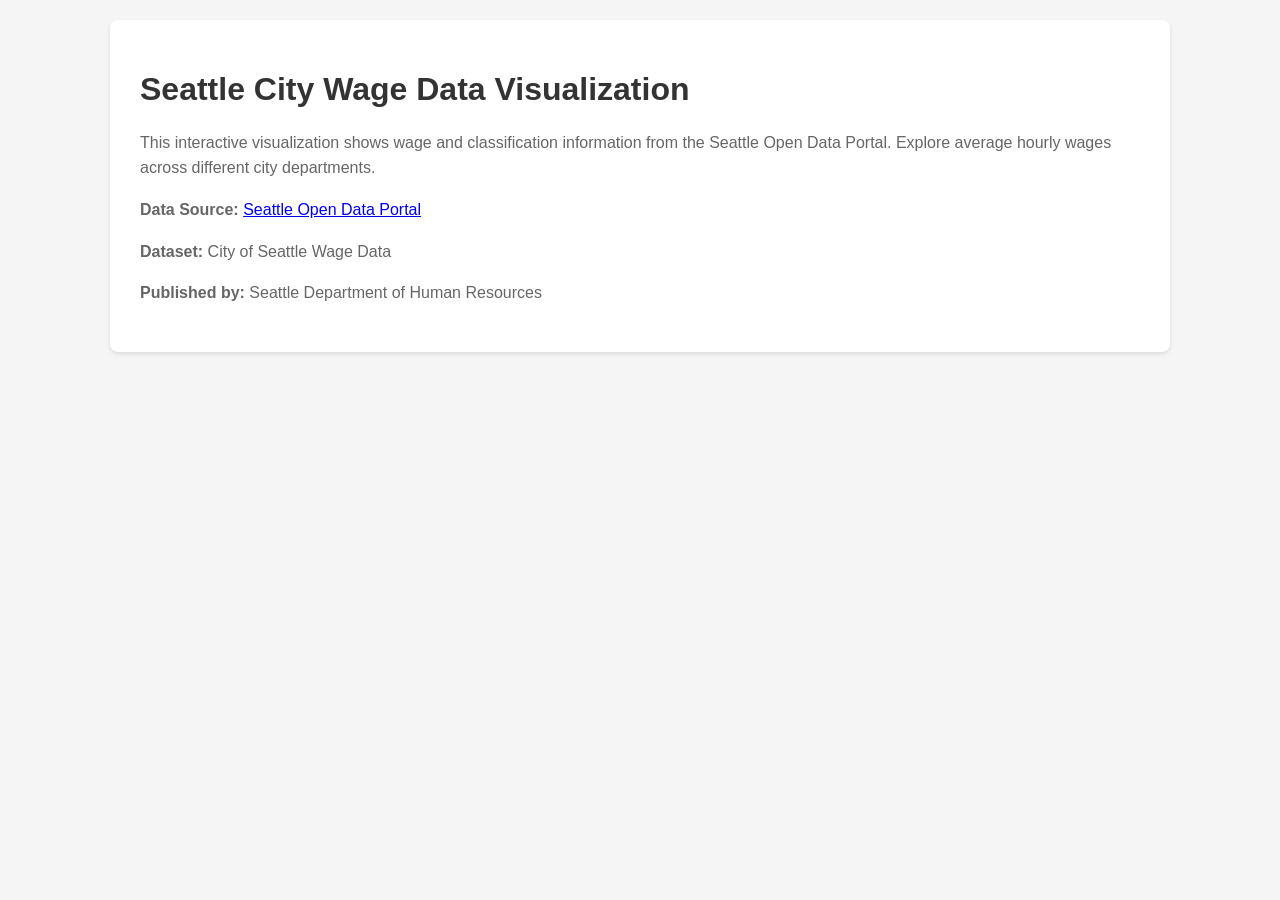
==== docs/index.html @ 06d1e860 "Add Seattle Wage Data Visualization HTML page This HTML file contains the structure and styling for " ====
<!DOCTYPE html>
<html lang="en">
<head>
    <meta charset="UTF-8">
    <meta name="viewport" content="width=device-width, initial-scale=1.0">
    <title>Seattle Wage Data Visualization</title>
    <style>
        body {
            font-family: Arial, sans-serif;
            margin: 20px;
            background-color: #f5f5f5;
        }
        .container {
            max-width: 1000px;
            margin: 0 auto;
            background-color: white;
            padding: 30px;
            border-radius: 8px;
            box-shadow: 0 2px 4px rgba(0,0,0,0.1);
        }
        h1 {
            color: #333;
        }
        p {
            color: #666;
            line-height: 1.6;
        }
    </style>
</head>
<body>
    <div class="container">
        <h1>Seattle City Wage Data Visualization</h1>
        <p>This interactive visualization shows wage and classification information from the Seattle Open Data Portal. Explore average hourly wages across different city departments.</p>
        
        <!-- Your Flourish Embed Script Here -->
        <div class="flourish-embed flourish-chart" data-src="visualisation/28639788">
            <script src="https://public.flourish.studio/resources/embed.js"></script>
            <noscript>
                <img src="https://public.flourish.studio/visualisation/28639788/thumbnail" width="100%" alt="Seattle Wage Data Visualization" />
            </noscript>
        </div>
        
        <p><strong>Data Source:</strong> <a href="https://data.seattle.gov/">Seattle Open Data Portal</a></p>
        <p><strong>Dataset:</strong> City of Seattle Wage Data</p>
        <p><strong>Published by:</strong> Seattle Department of Human Resources</p>
    </div>
</body>
</html>
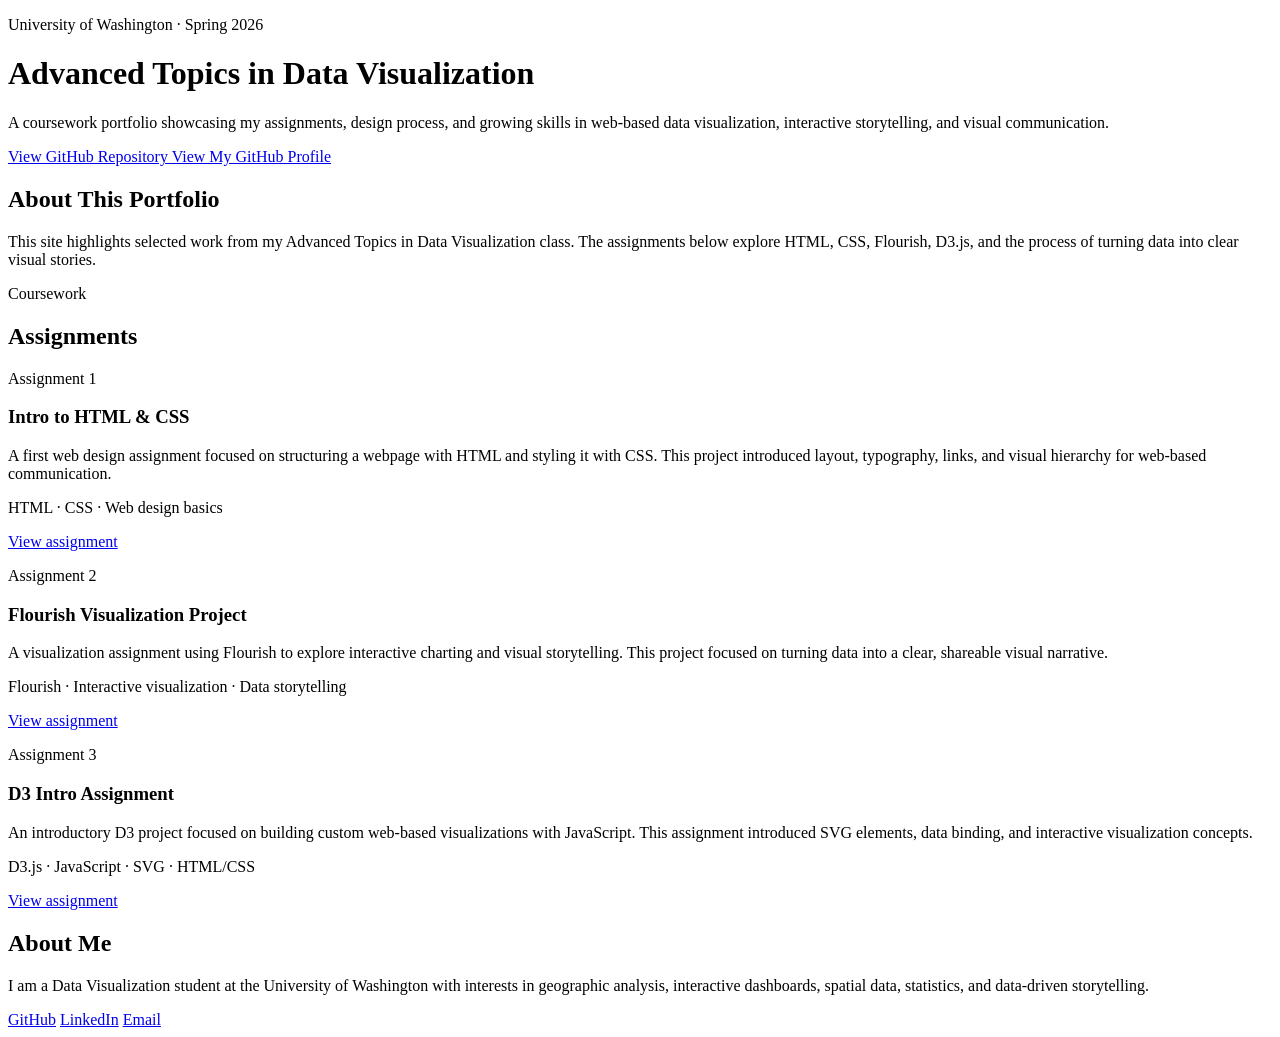
==== commit ab28fcf2: "Revise index.html for portfolio update" ====
--- a/docs/index.html
+++ b/docs/index.html
@@ -1,48 +1,107 @@
 <!DOCTYPE html>
 <html lang="en">
 <head>
-    <meta charset="UTF-8">
-    <meta name="viewport" content="width=device-width, initial-scale=1.0">
-    <title>Seattle Wage Data Visualization</title>
-    <style>
-        body {
-            font-family: Arial, sans-serif;
-            margin: 20px;
-            background-color: #f5f5f5;
-        }
-        .container {
-            max-width: 1000px;
-            margin: 0 auto;
-            background-color: white;
-            padding: 30px;
-            border-radius: 8px;
-            box-shadow: 0 2px 4px rgba(0,0,0,0.1);
-        }
-        h1 {
-            color: #333;
-        }
-        p {
-            color: #666;
-            line-height: 1.6;
-        }
-    </style>
+  <meta charset="UTF-8" />
+  <meta name="viewport" content="width=device-width, initial-scale=1.0" />
+  <title>Advanced Topics in Data Visualization | Nikolai Decneut</title>
+  <link rel="stylesheet" href="styles.css" />
 </head>
+
 <body>
-    <div class="container">
-        <h1>Seattle City Wage Data Visualization</h1>
-        <p>This interactive visualization shows wage and classification information from the Seattle Open Data Portal. Explore average hourly wages across different city departments.</p>
-        
-        <!-- Your Flourish Embed Script Here -->
-        <div class="flourish-embed flourish-chart" data-src="visualisation/28639788">
-            <script src="https://public.flourish.studio/resources/embed.js"></script>
-            <noscript>
-                <img src="https://public.flourish.studio/visualisation/28639788/thumbnail" width="100%" alt="Seattle Wage Data Visualization" />
-            </noscript>
-        </div>
-        
-        <p><strong>Data Source:</strong> <a href="https://data.seattle.gov/">Seattle Open Data Portal</a></p>
-        <p><strong>Dataset:</strong> City of Seattle Wage Data</p>
-        <p><strong>Published by:</strong> Seattle Department of Human Resources</p>
-    </div>
+  <main>
+    <header class="hero">
+      <p class="eyebrow">University of Washington · Spring 2026</p>
+      <h1>Advanced Topics in Data Visualization</h1>
+      <p class="hero-text">
+        A coursework portfolio showcasing my assignments, design process, and
+        growing skills in web-based data visualization, interactive storytelling,
+        and visual communication.
+      </p>
+
+      <div class="hero-links">
+        <a href="https://github.com/NikolaiDecneut/Adv-Topics-in-Data-Viz" target="_blank">
+          View GitHub Repository
+        </a>
+        <a href="https://github.com/NikolaiDecneut" target="_blank">
+          View My GitHub Profile
+        </a>
+      </div>
+    </header>
+
+    <section class="intro">
+      <h2>About This Portfolio</h2>
+      <p>
+        This site highlights selected work from my Advanced Topics in Data
+        Visualization class. The assignments below explore HTML, CSS, Flourish,
+        D3.js, and the process of turning data into clear visual stories.
+      </p>
+    </section>
+
+    <section class="assignments">
+      <div class="section-heading">
+        <p class="eyebrow">Coursework</p>
+        <h2>Assignments</h2>
+      </div>
+
+      <div class="grid">
+        <article class="card">
+          <p class="tag">Assignment 1</p>
+          <h3>Intro to HTML &amp; CSS</h3>
+          <p>
+            A first web design assignment focused on structuring a webpage with
+            HTML and styling it with CSS. This project introduced layout,
+            typography, links, and visual hierarchy for web-based communication.
+          </p>
+          <p class="tools">HTML · CSS · Web design basics</p>
+          <a href="https://github.com/NikolaiDecneut/Adv-Topics-in-Data-Viz/tree/main/Intro%20to%20Html%20%26%20CSS" target="_blank">
+            View assignment
+          </a>
+        </article>
+
+        <article class="card">
+          <p class="tag">Assignment 2</p>
+          <h3>Flourish Visualization Project</h3>
+          <p>
+            A visualization assignment using Flourish to explore interactive
+            charting and visual storytelling. This project focused on turning
+            data into a clear, shareable visual narrative.
+          </p>
+          <p class="tools">Flourish · Interactive visualization · Data storytelling</p>
+          <a href="https://github.com/NikolaiDecneut/Adv-Topics-in-Data-Viz/tree/main/Flourish2" target="_blank">
+            View assignment
+          </a>
+        </article>
+
+        <article class="card">
+          <p class="tag">Assignment 3</p>
+          <h3>D3 Intro Assignment</h3>
+          <p>
+            An introductory D3 project focused on building custom web-based
+            visualizations with JavaScript. This assignment introduced SVG
+            elements, data binding, and interactive visualization concepts.
+          </p>
+          <p class="tools">D3.js · JavaScript · SVG · HTML/CSS</p>
+          <a href="https://github.com/NikolaiDecneut/Adv-Topics-in-Data-Viz/tree/main/D3%20Intro%20Assignment" target="_blank">
+            View assignment
+          </a>
+        </article>
+      </div>
+    </section>
+
+    <section class="profile">
+      <h2>About Me</h2>
+      <p>
+        I am a Data Visualization student at the University of Washington with
+        interests in geographic analysis, interactive dashboards, spatial data,
+        statistics, and data-driven storytelling.
+      </p>
+
+      <div class="profile-links">
+        <a href="https://github.com/NikolaiDecneut" target="_blank">GitHub</a>
+        <a href="https://www.linkedin.com/in/nikolai-decneut-26b127390/" target="_blank">LinkedIn</a>
+        <a href="mailto:nikola1@uw.edu">Email</a>
+      </div>
+    </section>
+  </main>
 </body>
 </html>
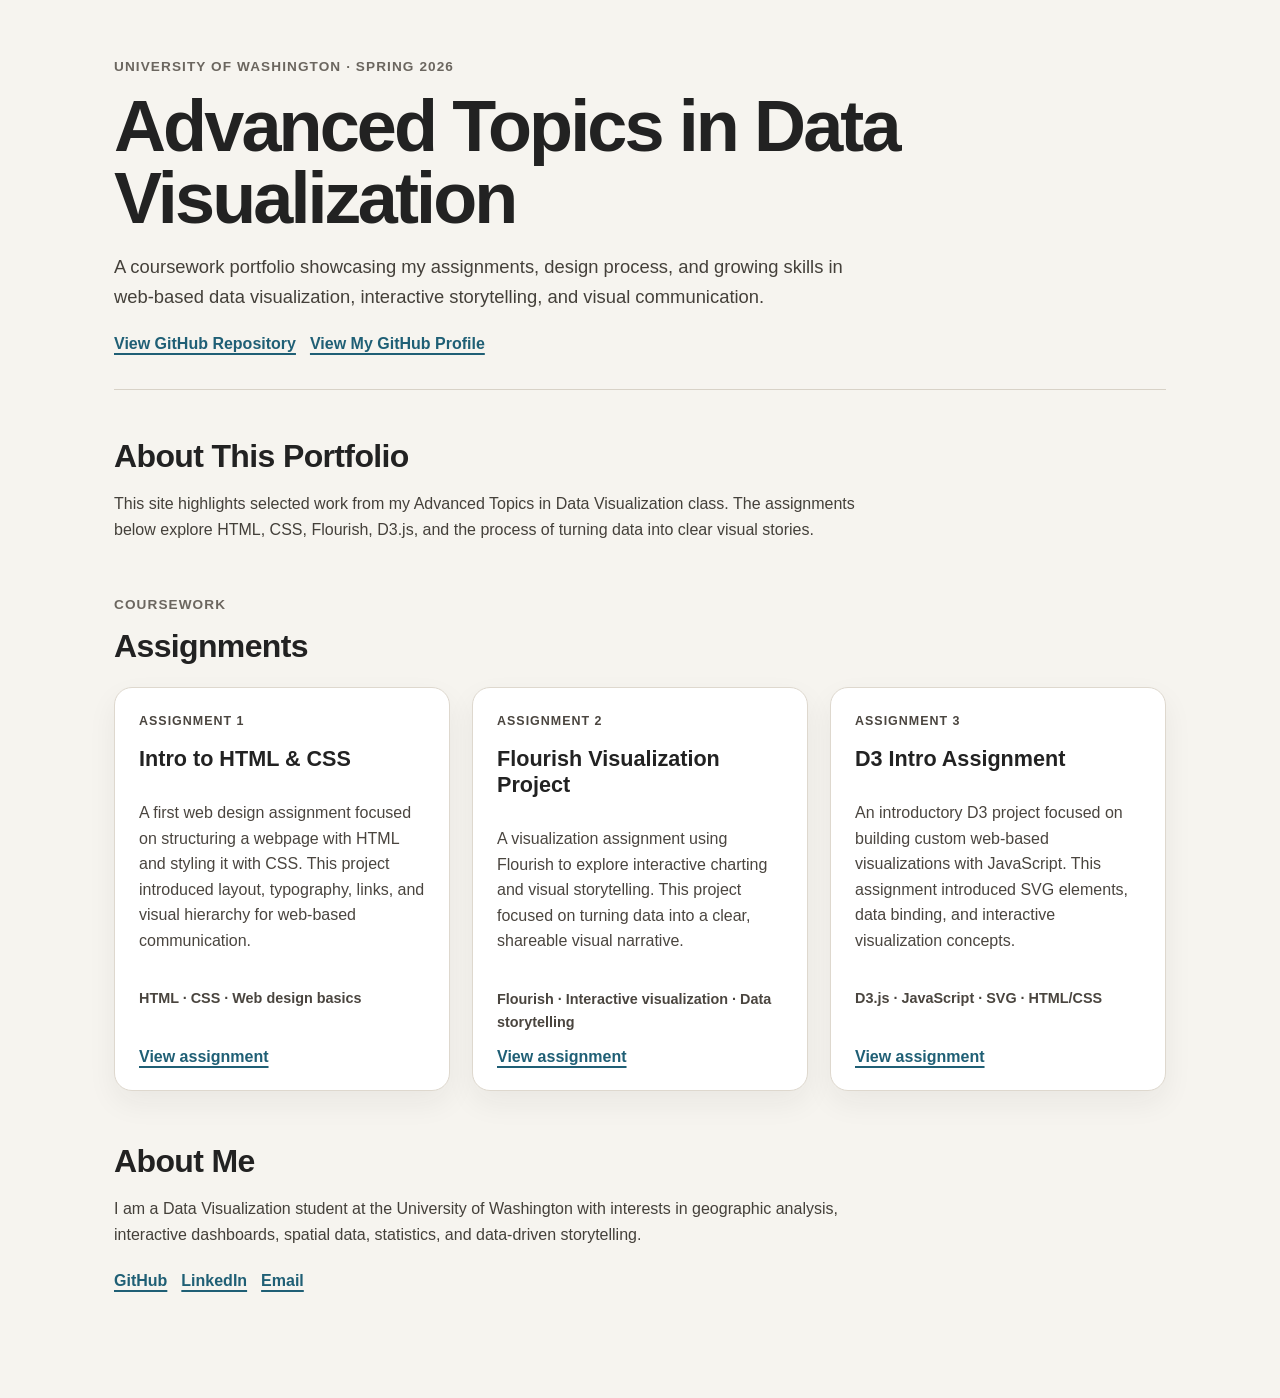
==== commit 62897f5d: "Update index.html" ====
--- a/docs/index.html
+++ b/docs/index.html
@@ -1,4 +1,4 @@
-<!DOCTYPE html>
+<!DOCTYPE html
 <html lang="en">
 <head>
   <meta charset="UTF-8" />
--- a/docs/styles.css
+++ b/docs/styles.css
@@ -0,0 +1,146 @@
+* {
+  box-sizing: border-box;
+}
+
+body {
+  margin: 0;
+  font-family: Arial, Helvetica, sans-serif;
+  background: #f6f4ef;
+  color: #222222;
+}
+
+main {
+  max-width: 1100px;
+  margin: 0 auto;
+  padding: 56px 24px;
+}
+
+.hero {
+  margin-bottom: 48px;
+  padding-bottom: 36px;
+  border-bottom: 1px solid #d8d2c7;
+}
+
+.eyebrow {
+  margin: 0 0 12px;
+  text-transform: uppercase;
+  letter-spacing: 0.08em;
+  color: #6b665f;
+  font-size: 0.85rem;
+  font-weight: 700;
+}
+
+h1 {
+  max-width: 850px;
+  margin: 0 0 18px;
+  font-size: clamp(2.4rem, 6vw, 4.5rem);
+  line-height: 1;
+  letter-spacing: -0.04em;
+}
+
+h2 {
+  margin: 0 0 16px;
+  font-size: 2rem;
+  letter-spacing: -0.02em;
+}
+
+h3 {
+  margin: 0 0 12px;
+  font-size: 1.35rem;
+}
+
+p {
+  line-height: 1.6;
+}
+
+.hero-text {
+  max-width: 760px;
+  font-size: 1.15rem;
+  color: #44403a;
+}
+
+.hero-links,
+.profile-links {
+  display: flex;
+  flex-wrap: wrap;
+  gap: 14px;
+  margin-top: 24px;
+}
+
+a {
+  color: #1f5f75;
+  font-weight: 700;
+  text-decoration-thickness: 2px;
+  text-underline-offset: 4px;
+}
+
+a:hover {
+  color: #123f4f;
+}
+
+.intro,
+.assignments,
+.profile {
+  margin-bottom: 52px;
+}
+
+.intro p,
+.profile p {
+  max-width: 760px;
+  color: #44403a;
+}
+
+.section-heading {
+  margin-bottom: 22px;
+}
+
+.grid {
+  display: grid;
+  grid-template-columns: repeat(3, 1fr);
+  gap: 22px;
+}
+
+.card {
+  display: flex;
+  flex-direction: column;
+  min-height: 360px;
+  padding: 24px;
+  background: #ffffff;
+  border: 1px solid #ded8ce;
+  border-radius: 18px;
+  box-shadow: 0 12px 30px rgba(40, 37, 29, 0.06);
+}
+
+.card p {
+  color: #4a453f;
+}
+
+.card a {
+  margin-top: auto;
+}
+
+.tag {
+  margin: 0 0 14px;
+  color: #7a5b2e;
+  font-size: 0.78rem;
+  font-weight: 800;
+  text-transform: uppercase;
+  letter-spacing: 0.08em;
+}
+
+.tools {
+  margin-top: 18px;
+  font-size: 0.9rem;
+  font-weight: 700;
+  color: #66615a;
+}
+
+@media (max-width: 850px) {
+  .grid {
+    grid-template-columns: 1fr;
+  }
+
+  .card {
+    min-height: auto;
+  }
+}
